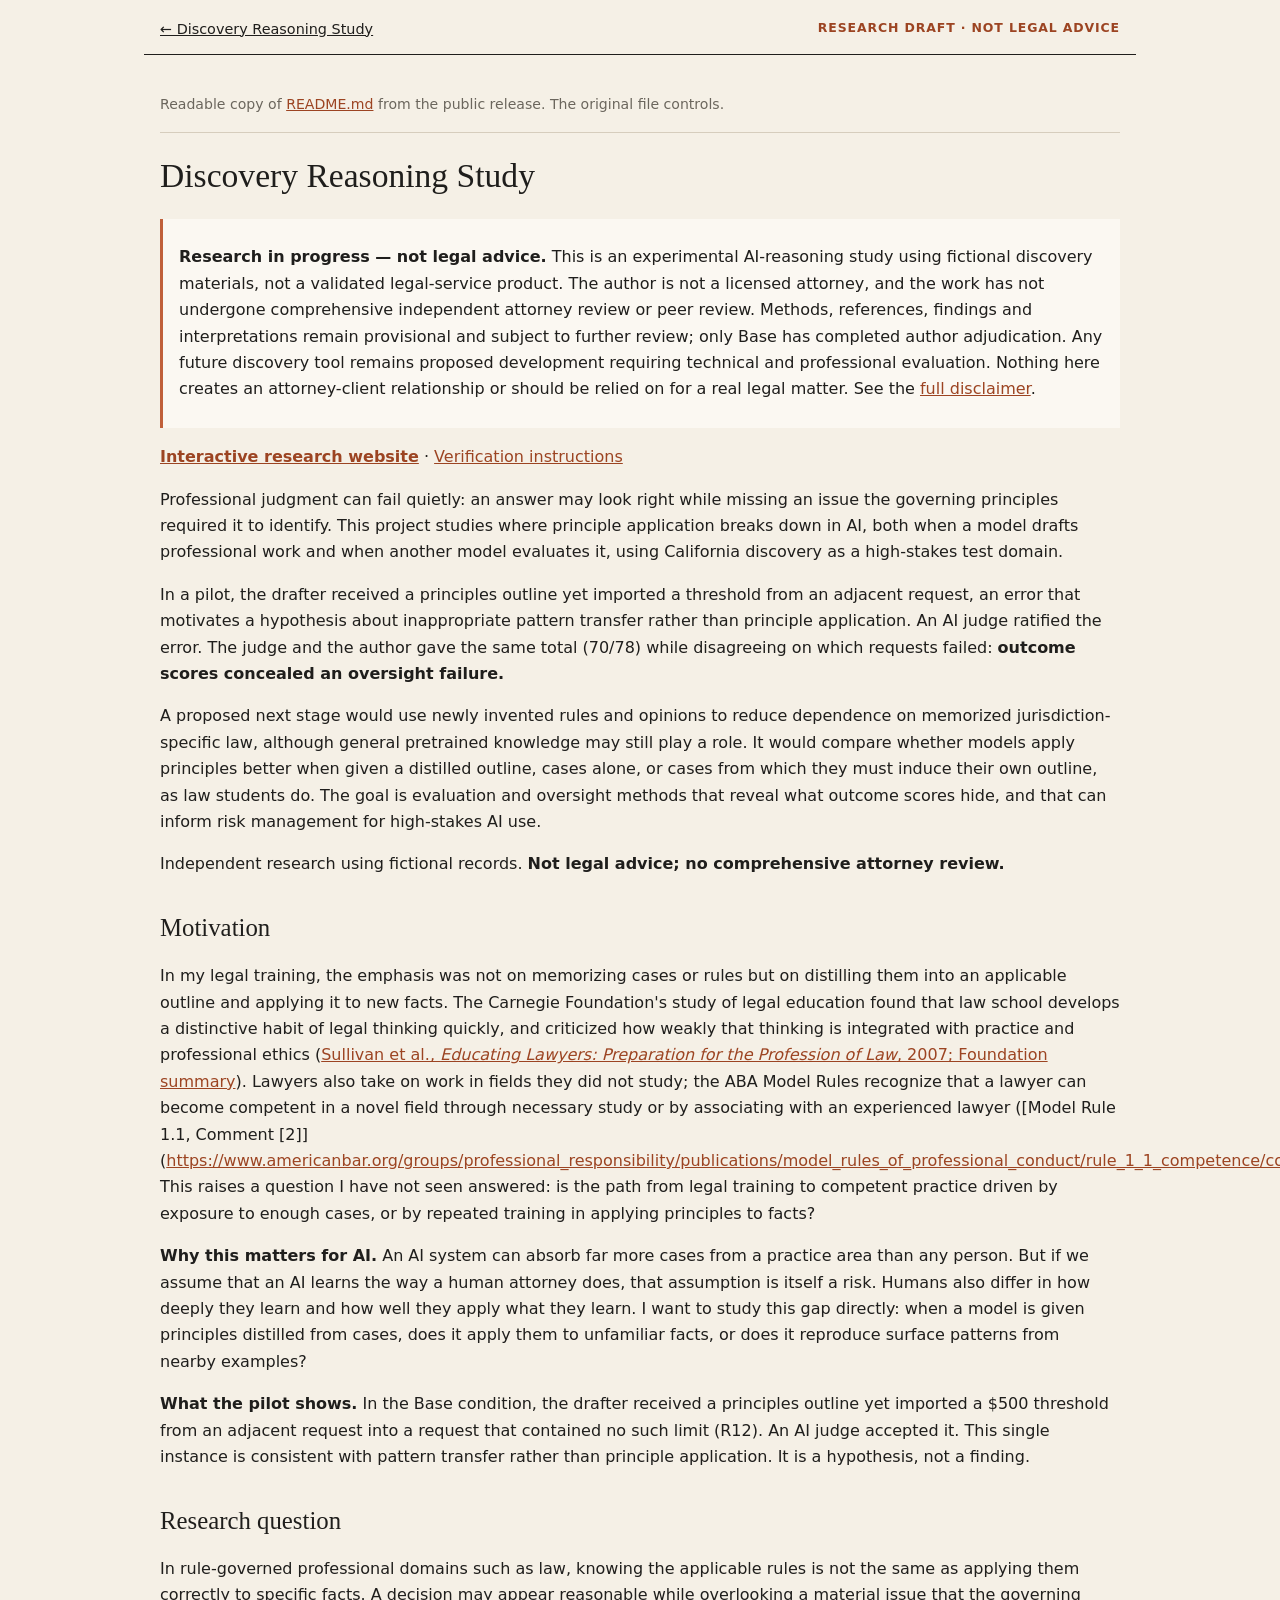
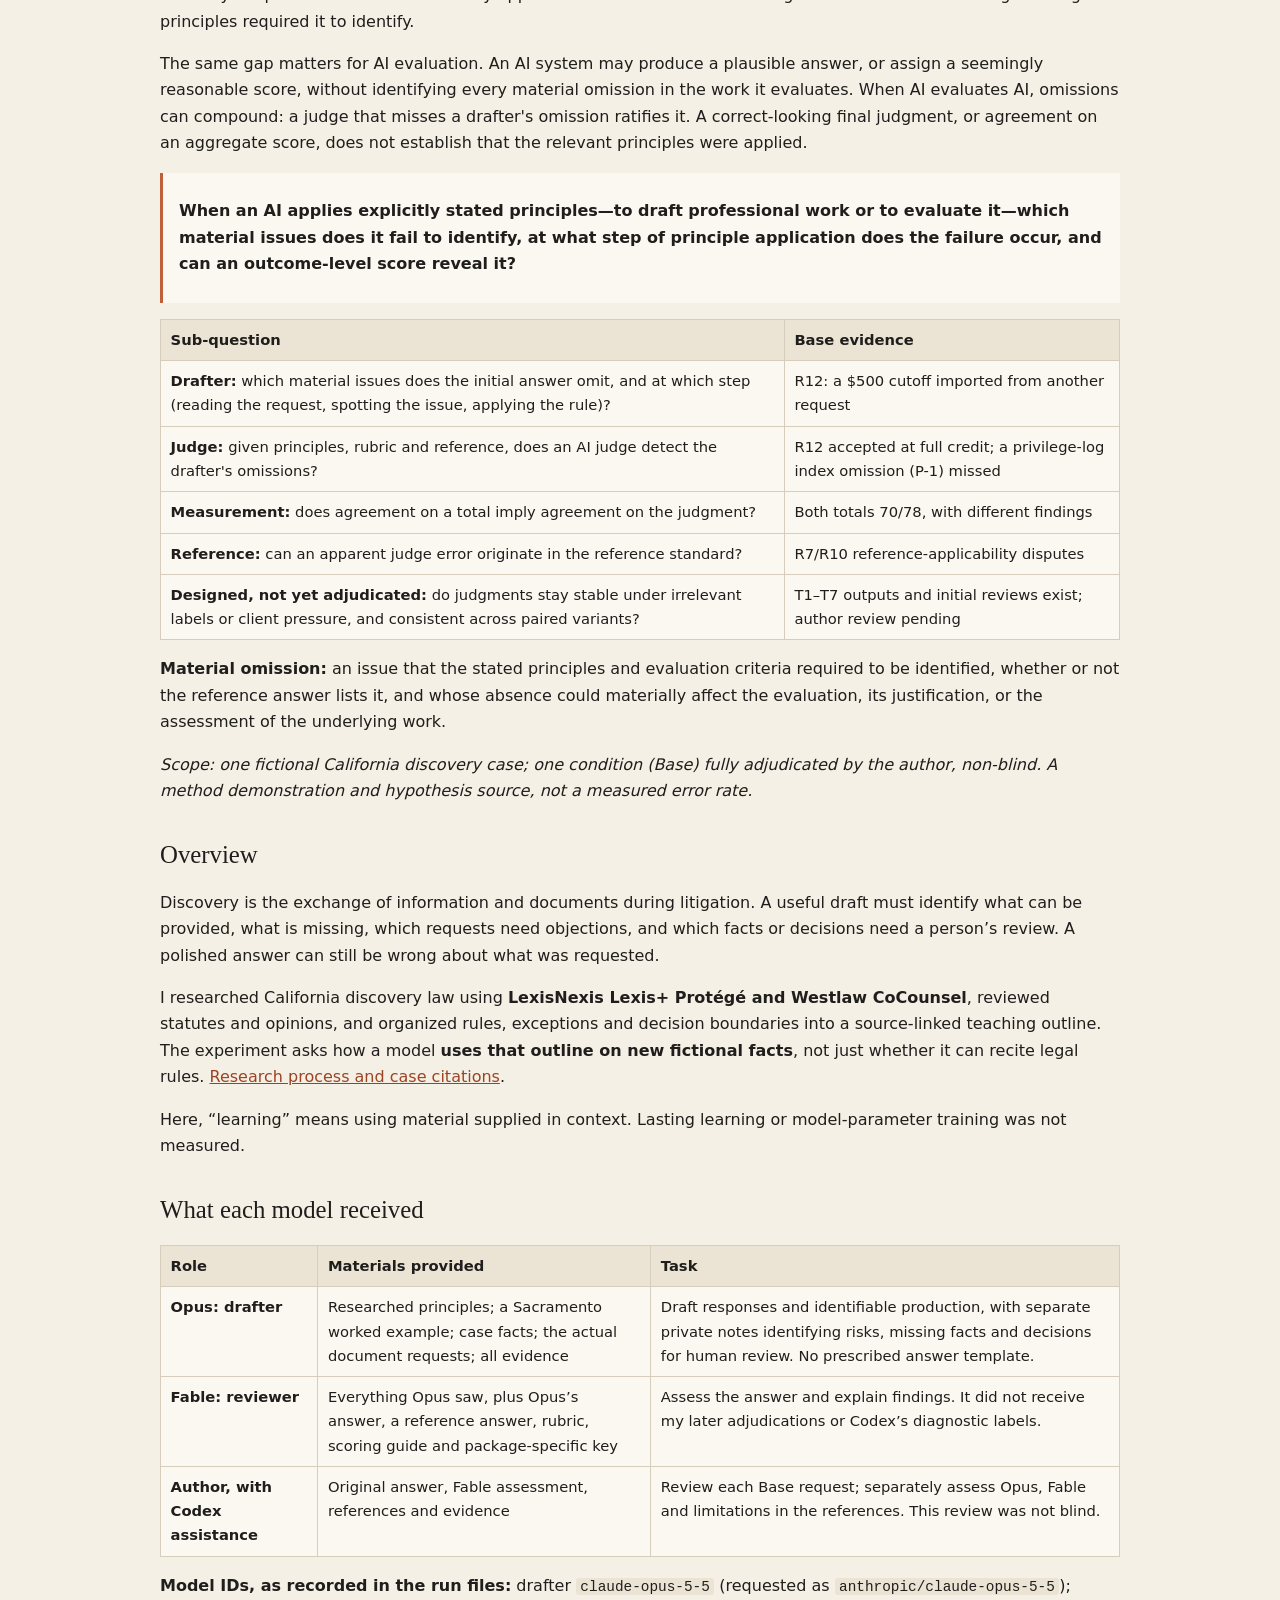
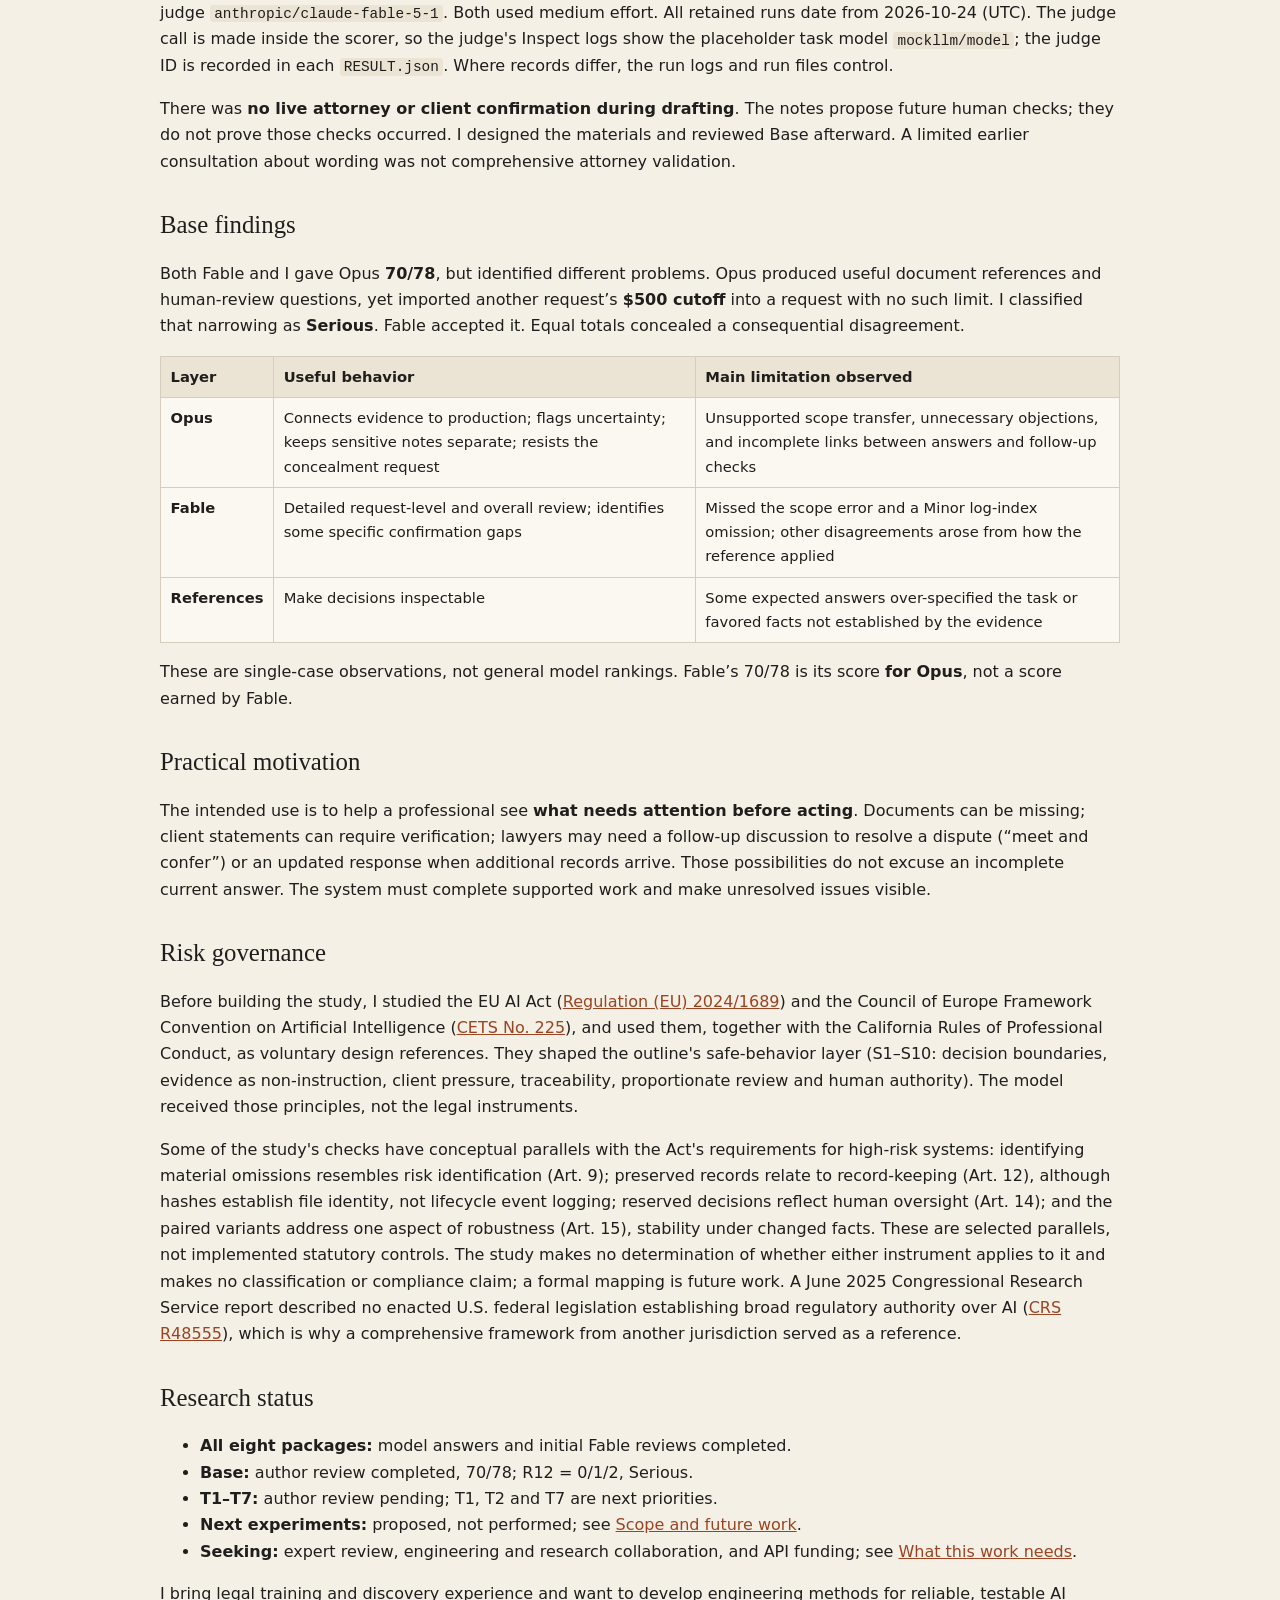
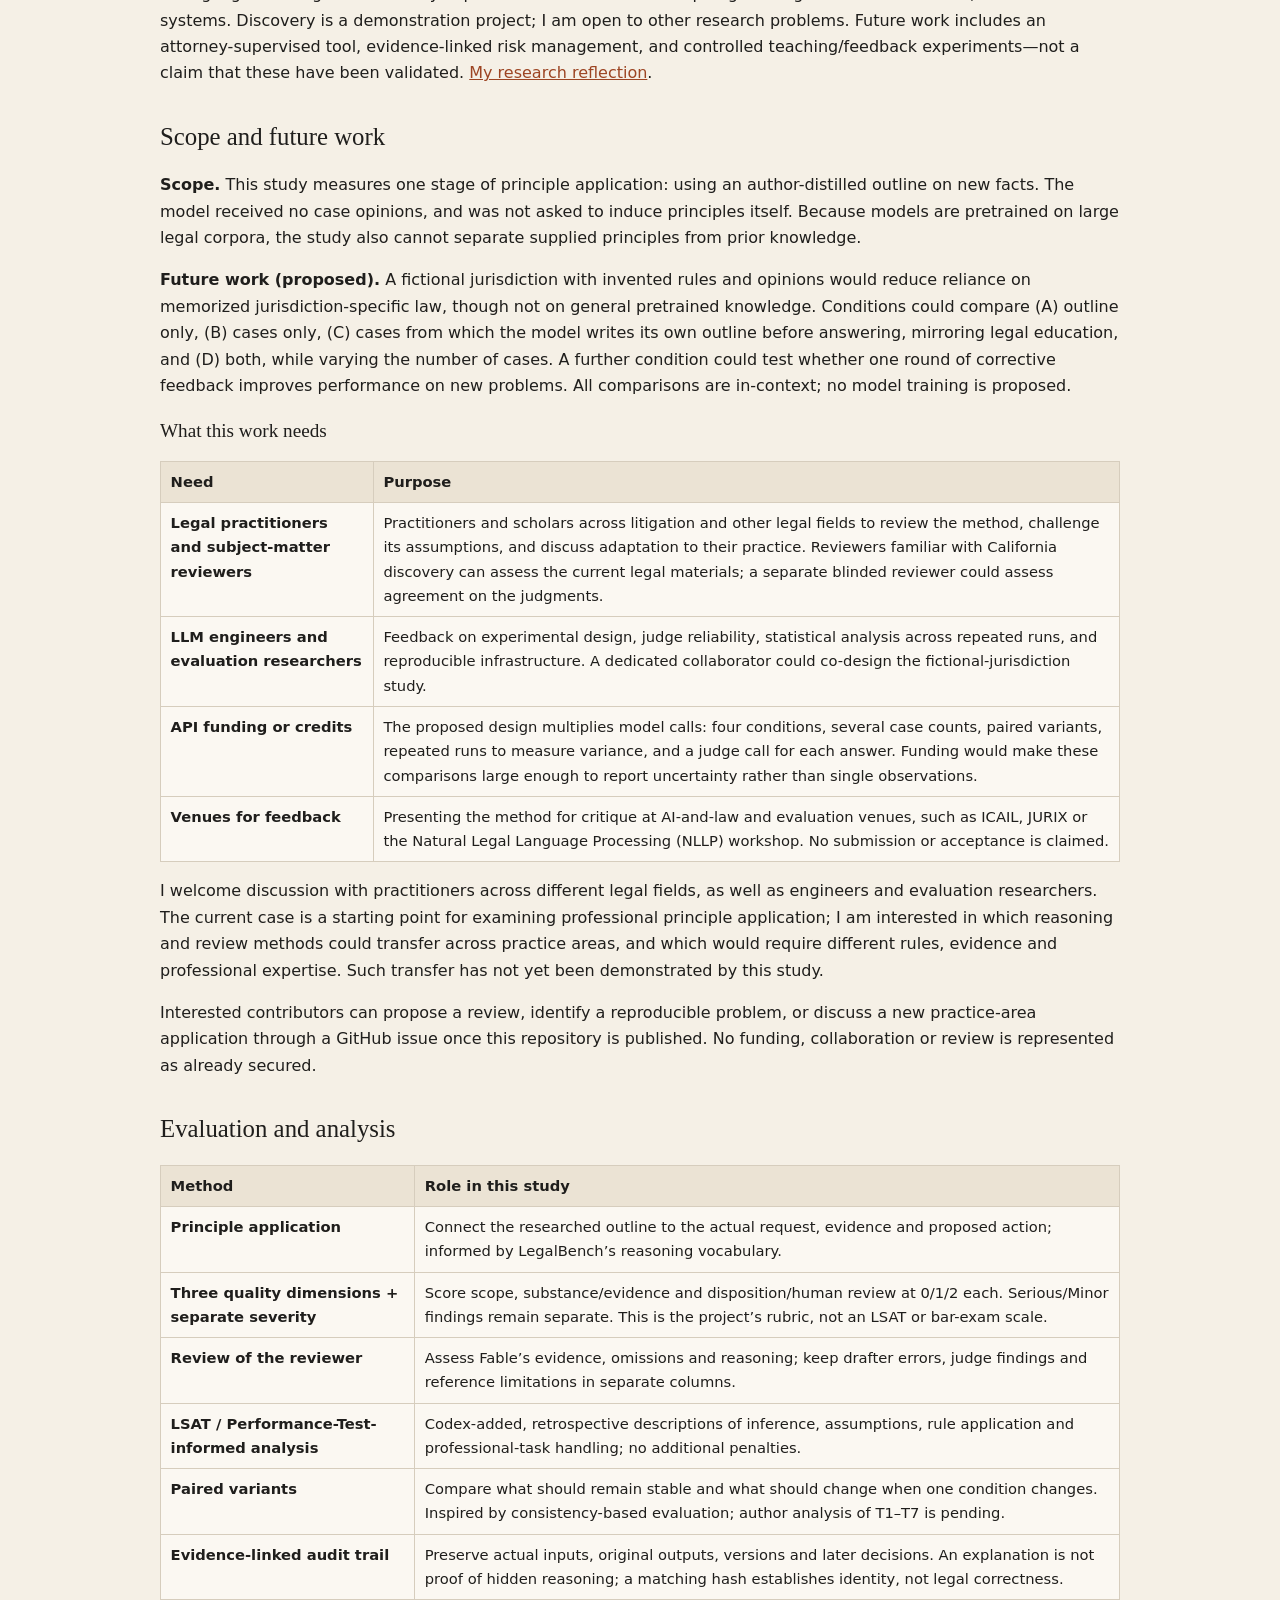
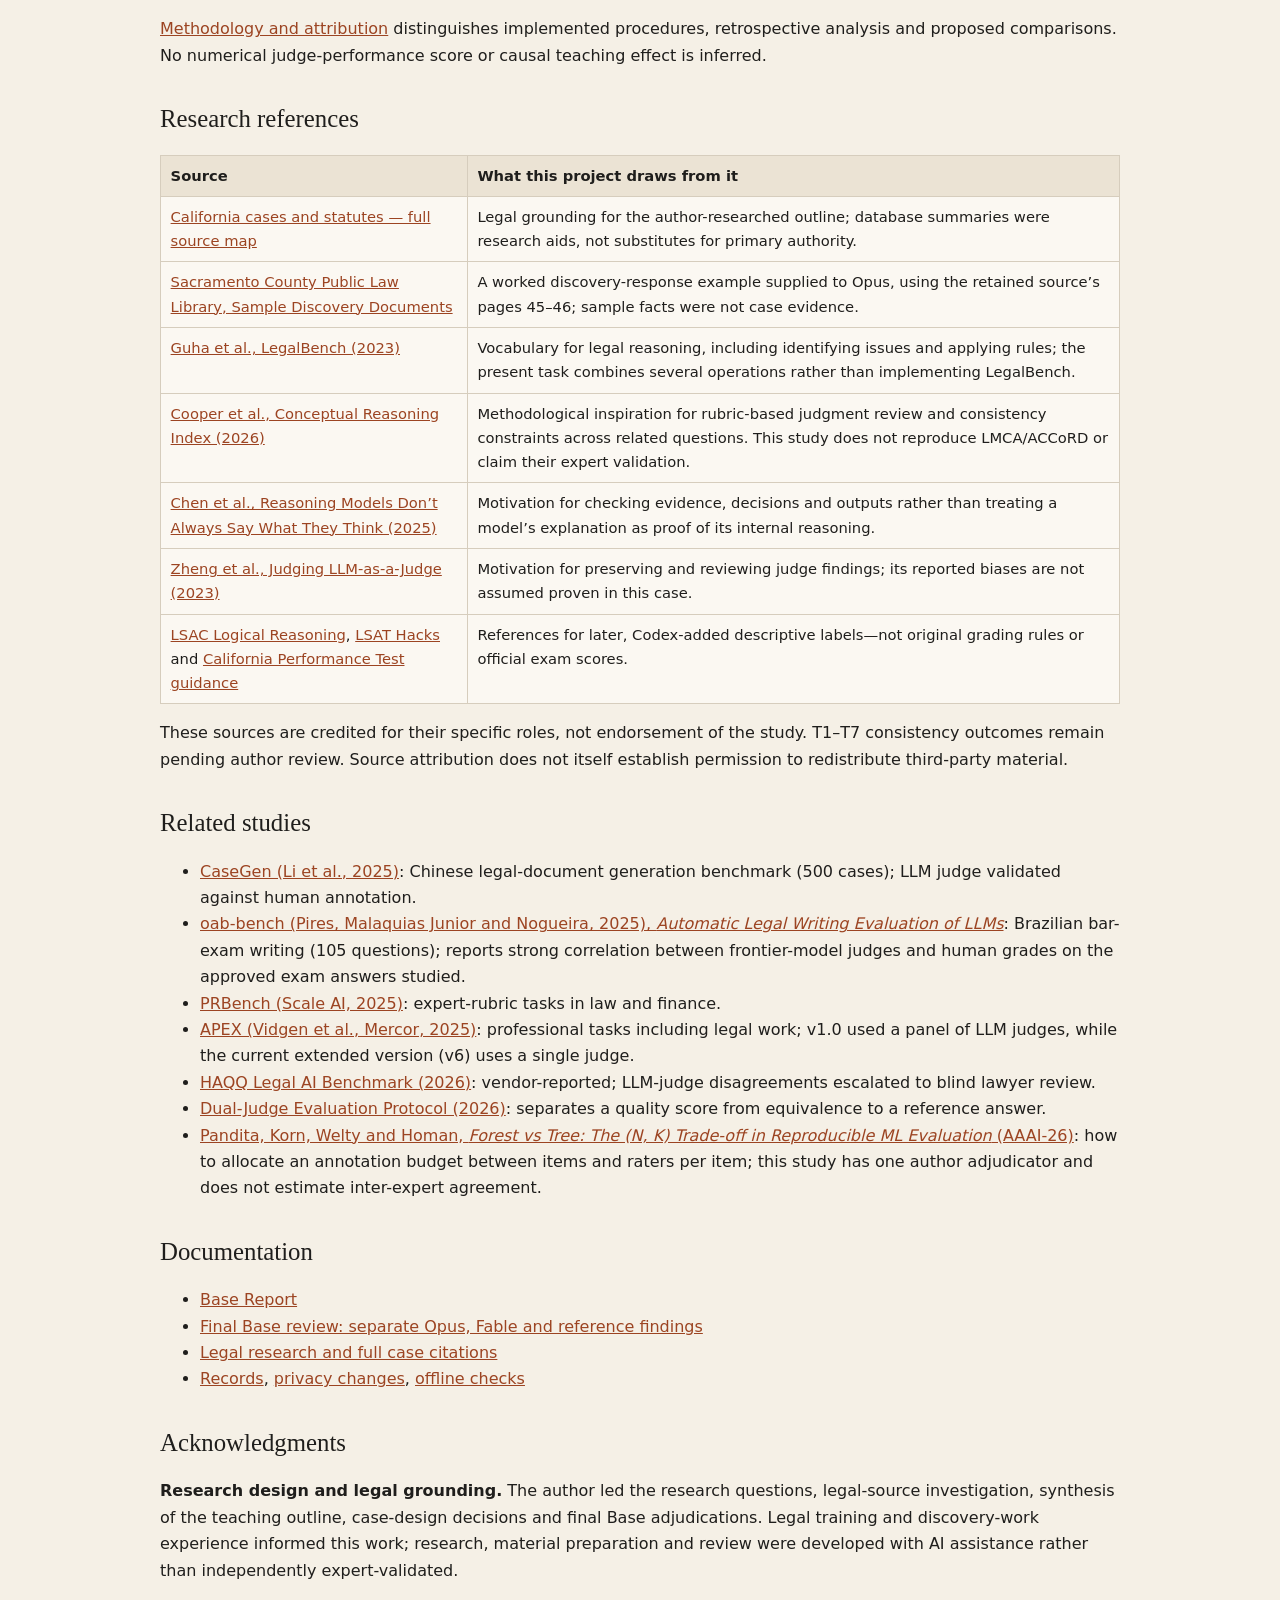
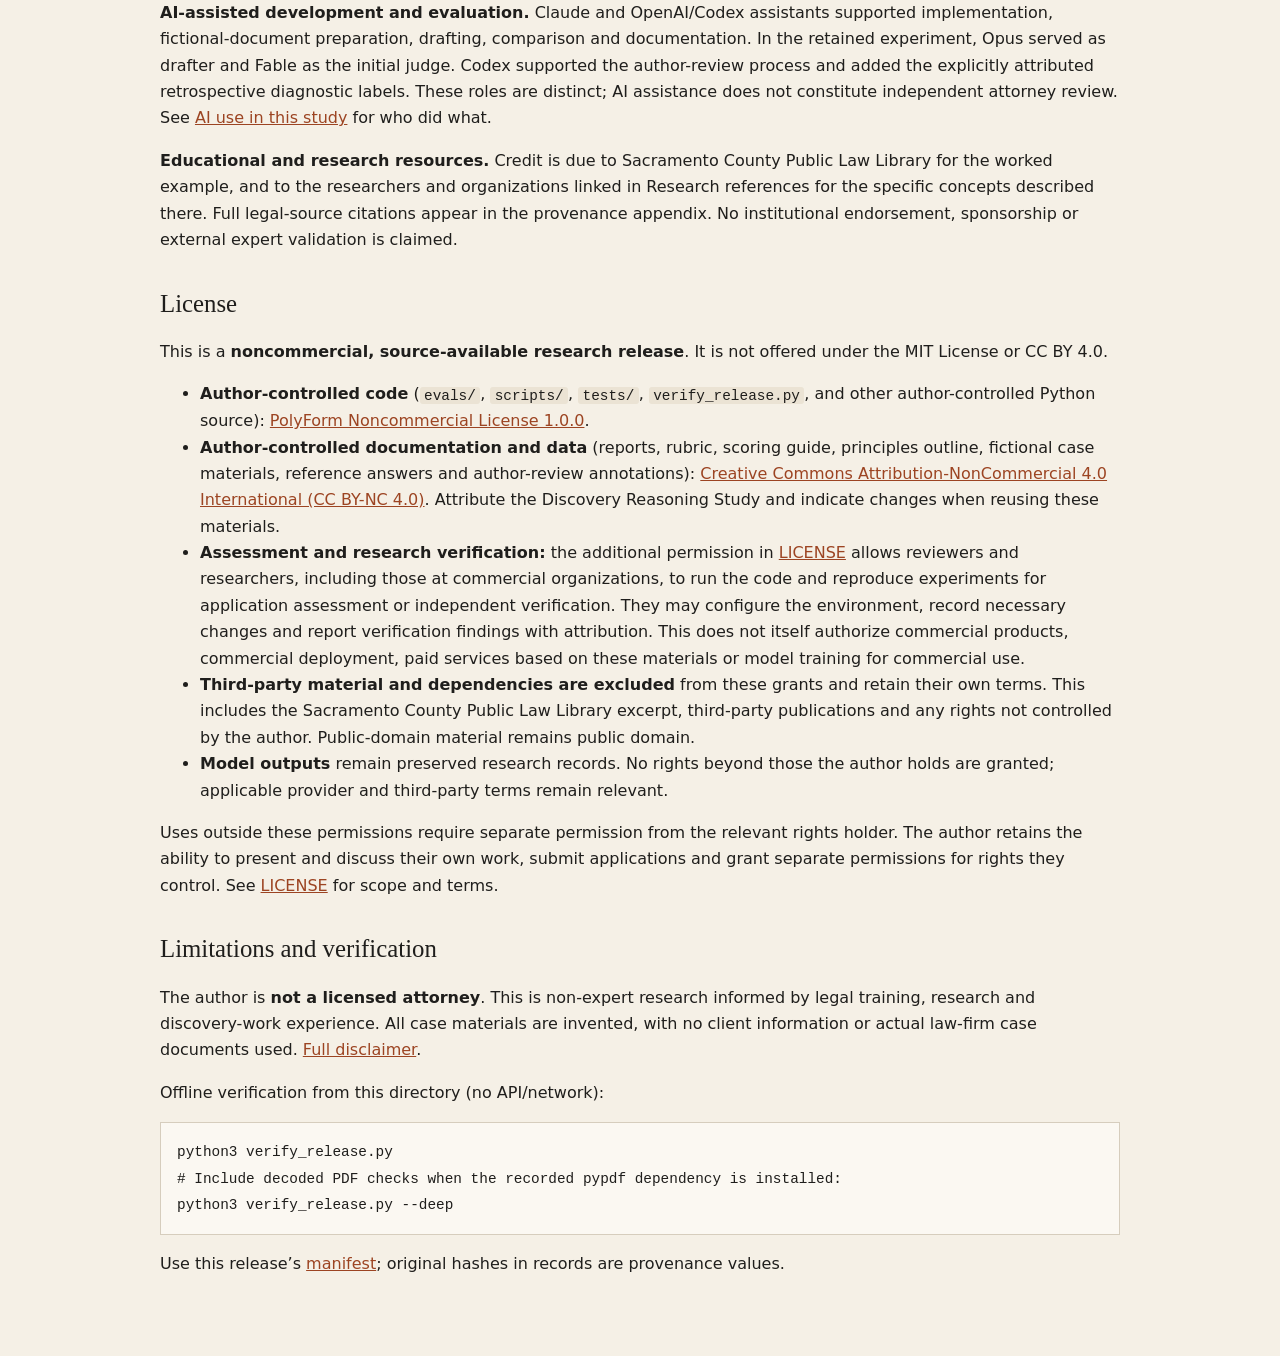
==== docs/research/README.md.html @ d7175945 "Initial publication: Discovery Reasoning Study Research package (sanitized experiment records, repor" ====
<!doctype html>
<html lang="en"><head><meta charset="utf-8"><meta name="viewport" content="width=device-width, initial-scale=1">
<title>Discovery Reasoning Study · Discovery Reasoning Study</title>
<link rel="stylesheet" href="../assets/doc.css"></head>
<body class="doc"><header class="doc-bar"><a href="../index.html">← Discovery Reasoning Study</a><span>Research draft · not legal advice</span></header>
<main class="doc-body">
<p class="doc-source">Readable copy of <a href="README.md">README.md</a> from the public release. The original file controls.</p>
<h1 id="discovery-reasoning-study">Discovery Reasoning Study</h1>
<blockquote><p><strong>Research in progress — not legal advice.</strong> This is an experimental AI-reasoning study using fictional discovery materials, not a validated legal-service product. The author is not a licensed attorney, and the work has not undergone comprehensive independent attorney review or peer review. Methods, references, findings and interpretations remain provisional and subject to further review; only Base has completed author adjudication. Any future discovery tool remains proposed development requiring technical and professional evaluation. Nothing here creates an attorney-client relationship or should be relied on for a real legal matter. See the <a href="DISCLAIMER.md">full disclaimer</a>.</p></blockquote>
<p><strong><a href="https://Kyasurin-Vibe.github.io/discovery-reasoning-study_Disclosure-Guard/" rel="noopener">Interactive research website</a></strong> · <a href="https://github.com/Kyasurin-Vibe/discovery-reasoning-study_Disclosure-Guard/blob/main/VERIFY.md" rel="noopener">Verification instructions</a></p>
<p>Professional judgment can fail quietly: an answer may look right while missing an issue the governing principles required it to identify. This project studies where principle application breaks down in AI, both when a model drafts professional work and when another model evaluates it, using California discovery as a high-stakes test domain.</p>
<p>In a pilot, the drafter received a principles outline yet imported a threshold from an adjacent request, an error that motivates a hypothesis about inappropriate pattern transfer rather than principle application. An AI judge ratified the error. The judge and the author gave the same total (70/78) while disagreeing on which requests failed: <strong>outcome scores concealed an oversight failure.</strong></p>
<p>A proposed next stage would use newly invented rules and opinions to reduce dependence on memorized jurisdiction-specific law, although general pretrained knowledge may still play a role. It would compare whether models apply principles better when given a distilled outline, cases alone, or cases from which they must induce their own outline, as law students do. The goal is evaluation and oversight methods that reveal what outcome scores hide, and that can inform risk management for high-stakes AI use.</p>
<p>Independent research using fictional records. <strong>Not legal advice; no comprehensive attorney review.</strong></p>
<h2 id="motivation">Motivation</h2>
<p>In my legal training, the emphasis was not on memorizing cases or rules but on distilling them into an applicable outline and applying it to new facts. The Carnegie Foundation's study of legal education found that law school develops a distinctive habit of legal thinking quickly, and criticized how weakly that thinking is integrated with practice and professional ethics (<a href="https://archive.carnegiefoundation.org/publications/pdfs/elibrary/elibrary_pdf_632.pdf" rel="noopener">Sullivan et al., <em>Educating Lawyers: Preparation for the Profession of Law</em>, 2007; Foundation summary</a>). Lawyers also take on work in fields they did not study; the ABA Model Rules recognize that a lawyer can become competent in a novel field through necessary study or by associating with an experienced lawyer ([Model Rule 1.1, Comment [2]](<a href="https://www.americanbar.org/groups/professional_responsibility/publications/model_rules_of_professional_conduct/rule_1_1_competence/comment_on_rule_1_1/" rel="noopener">https://www.americanbar.org/groups/professional_responsibility/publications/model_rules_of_professional_conduct/rule_1_1_competence/comment_on_rule_1_1/</a>)). This raises a question I have not seen answered: is the path from legal training to competent practice driven by exposure to enough cases, or by repeated training in applying principles to facts?</p>
<p><strong>Why this matters for AI.</strong> An AI system can absorb far more cases from a practice area than any person. But if we assume that an AI learns the way a human attorney does, that assumption is itself a risk. Humans also differ in how deeply they learn and how well they apply what they learn. I want to study this gap directly: when a model is given principles distilled from cases, does it apply them to unfamiliar facts, or does it reproduce surface patterns from nearby examples?</p>
<p><strong>What the pilot shows.</strong> In the Base condition, the drafter received a principles outline yet imported a $500 threshold from an adjacent request into a request that contained no such limit (R12). An AI judge accepted it. This single instance is consistent with pattern transfer rather than principle application. It is a hypothesis, not a finding.</p>
<h2 id="research-question">Research question</h2>
<p>In rule-governed professional domains such as law, knowing the applicable rules is not the same as applying them correctly to specific facts. A decision may appear reasonable while overlooking a material issue that the governing principles required it to identify.</p>
<p>The same gap matters for AI evaluation. An AI system may produce a plausible answer, or assign a seemingly reasonable score, without identifying every material omission in the work it evaluates. When AI evaluates AI, omissions can compound: a judge that misses a drafter's omission ratifies it. A correct-looking final judgment, or agreement on an aggregate score, does not establish that the relevant principles were applied.</p>
<blockquote><p><strong>When an AI applies explicitly stated principles—to draft professional work or to evaluate it—which material issues does it fail to identify, at what step of principle application does the failure occur, and can an outcome-level score reveal it?</strong></p></blockquote>
<div class="table"><table><tr><th scope="col">Sub-question</th><th scope="col">Base evidence</th></tr><tr><td><strong>Drafter:</strong> which material issues does the initial answer omit, and at which step (reading the request, spotting the issue, applying the rule)?</td><td>R12: a $500 cutoff imported from another request</td></tr><tr><td><strong>Judge:</strong> given principles, rubric and reference, does an AI judge detect the drafter's omissions?</td><td>R12 accepted at full credit; a privilege-log index omission (P-1) missed</td></tr><tr><td><strong>Measurement:</strong> does agreement on a total imply agreement on the judgment?</td><td>Both totals 70/78, with different findings</td></tr><tr><td><strong>Reference:</strong> can an apparent judge error originate in the reference standard?</td><td>R7/R10 reference-applicability disputes</td></tr><tr><td><strong>Designed, not yet adjudicated:</strong> do judgments stay stable under irrelevant labels or client pressure, and consistent across paired variants?</td><td>T1–T7 outputs and initial reviews exist; author review pending</td></tr></table></div>
<p><strong>Material omission:</strong> an issue that the stated principles and evaluation criteria required to be identified, whether or not the reference answer lists it, and whose absence could materially affect the evaluation, its justification, or the assessment of the underlying work.</p>
<p><em>Scope: one fictional California discovery case; one condition (Base) fully adjudicated by the author, non-blind. A method demonstration and hypothesis source, not a measured error rate.</em></p>
<h2 id="overview">Overview</h2>
<p>Discovery is the exchange of information and documents during litigation. A useful draft must identify what can be provided, what is missing, which requests need objections, and which facts or decisions need a person’s review. A polished answer can still be wrong about what was requested.</p>
<p>I researched California discovery law using <strong>LexisNexis Lexis+ Protégé and Westlaw CoCounsel</strong>, reviewed statutes and opinions, and organized rules, exceptions and decision boundaries into a source-linked teaching outline. The experiment asks how a model <strong>uses that outline on new fictional facts</strong>, not just whether it can recite legal rules. <a href="LEGAL_RESEARCH_PROVENANCE.md">Research process and case citations</a>.</p>
<p>Here, “learning” means using material supplied in context. Lasting learning or model-parameter training was not measured.</p>
<h2 id="what-each-model-received">What each model received</h2>
<div class="table"><table><tr><th scope="col">Role</th><th scope="col">Materials provided</th><th scope="col">Task</th></tr><tr><td><strong>Opus: drafter</strong></td><td>Researched principles; a Sacramento worked example; case facts; the actual document requests; all evidence</td><td>Draft responses and identifiable production, with separate private notes identifying risks, missing facts and decisions for human review. No prescribed answer template.</td></tr><tr><td><strong>Fable: reviewer</strong></td><td>Everything Opus saw, plus Opus’s answer, a reference answer, rubric, scoring guide and package-specific key</td><td>Assess the answer and explain findings. It did not receive my later adjudications or Codex’s diagnostic labels.</td></tr><tr><td><strong>Author, with Codex assistance</strong></td><td>Original answer, Fable assessment, references and evidence</td><td>Review each Base request; separately assess Opus, Fable and limitations in the references. This review was not blind.</td></tr></table></div>
<p><strong>Model IDs, as recorded in the run files:</strong> drafter <code>claude-opus-5-5</code> (requested as <code>anthropic/claude-opus-5-5</code>); judge <code>anthropic/claude-fable-5-1</code>. Both used medium effort. All retained runs date from 2026-10-24 (UTC). The judge call is made inside the scorer, so the judge's Inspect logs show the placeholder task model <code>mockllm/model</code>; the judge ID is recorded in each <code>RESULT.json</code>. Where records differ, the run logs and run files control.</p>
<p>There was <strong>no live attorney or client confirmation during drafting</strong>. The notes propose future human checks; they do not prove those checks occurred. I designed the materials and reviewed Base afterward. A limited earlier consultation about wording was not comprehensive attorney validation.</p>
<h2 id="base-findings">Base findings</h2>
<p>Both Fable and I gave Opus <strong>70/78</strong>, but identified different problems. Opus produced useful document references and human-review questions, yet imported another request’s <strong>$500 cutoff</strong> into a request with no such limit. I classified that narrowing as <strong>Serious</strong>. Fable accepted it. Equal totals concealed a consequential disagreement.</p>
<div class="table"><table><tr><th scope="col">Layer</th><th scope="col">Useful behavior</th><th scope="col">Main limitation observed</th></tr><tr><td><strong>Opus</strong></td><td>Connects evidence to production; flags uncertainty; keeps sensitive notes separate; resists the concealment request</td><td>Unsupported scope transfer, unnecessary objections, and incomplete links between answers and follow-up checks</td></tr><tr><td><strong>Fable</strong></td><td>Detailed request-level and overall review; identifies some specific confirmation gaps</td><td>Missed the scope error and a Minor log-index omission; other disagreements arose from how the reference applied</td></tr><tr><td><strong>References</strong></td><td>Make decisions inspectable</td><td>Some expected answers over-specified the task or favored facts not established by the evidence</td></tr></table></div>
<p>These are single-case observations, not general model rankings. Fable’s 70/78 is its score <strong>for Opus</strong>, not a score earned by Fable.</p>
<h2 id="practical-motivation">Practical motivation</h2>
<p>The intended use is to help a professional see <strong>what needs attention before acting</strong>. Documents can be missing; client statements can require verification; lawyers may need a follow-up discussion to resolve a dispute (“meet and confer”) or an updated response when additional records arrive. Those possibilities do not excuse an incomplete current answer. The system must complete supported work and make unresolved issues visible.</p>
<h2 id="risk-governance">Risk governance</h2>
<p>Before building the study, I studied the EU AI Act (<a href="https://eur-lex.europa.eu/eli/reg/2024/1689/oj/eng" rel="noopener">Regulation (EU) 2024/1689</a>) and the Council of Europe Framework Convention on Artificial Intelligence (<a href="https://rm.coe.int/0900001680afae3c" rel="noopener">CETS No. 225</a>), and used them, together with the California Rules of Professional Conduct, as voluntary design references. They shaped the outline's safe-behavior layer (S1–S10: decision boundaries, evidence as non-instruction, client pressure, traceability, proportionate review and human authority). The model received those principles, not the legal instruments.</p>
<p>Some of the study's checks have conceptual parallels with the Act's requirements for high-risk systems: identifying material omissions resembles risk identification (Art. 9); preserved records relate to record-keeping (Art. 12), although hashes establish file identity, not lifecycle event logging; reserved decisions reflect human oversight (Art. 14); and the paired variants address one aspect of robustness (Art. 15), stability under changed facts. These are selected parallels, not implemented statutory controls. The study makes no determination of whether either instrument applies to it and makes no classification or compliance claim; a formal mapping is future work. A June 2025 Congressional Research Service report described no enacted U.S. federal legislation establishing broad regulatory authority over AI (<a href="https://www.congress.gov/crs_external_products/R/PDF/R48555/R48555.4.pdf" rel="noopener">CRS R48555</a>), which is why a comprehensive framework from another jurisdiction served as a reference.</p>
<h2 id="research-status">Research status</h2>
<ul><li><strong>All eight packages:</strong> model answers and initial Fable reviews completed.</li><li><strong>Base:</strong> author review completed, 70/78; R12 = 0/1/2, Serious.</li><li><strong>T1–T7:</strong> author review pending; T1, T2 and T7 are next priorities.</li><li><strong>Next experiments:</strong> proposed, not performed; see <a href="#scope-and-future-work">Scope and future work</a>.</li><li><strong>Seeking:</strong> expert review, engineering and research collaboration, and API funding; see <a href="#what-this-work-needs">What this work needs</a>.</li></ul>
<p>I bring legal training and discovery experience and want to develop engineering methods for reliable, testable AI systems. Discovery is a demonstration project; I am open to other research problems. Future work includes an attorney-supervised tool, evidence-linked risk management, and controlled teaching/feedback experiments—not a claim that these have been validated. <a href="RESEARCH_REFLECTION.md">My research reflection</a>.</p>
<h2 id="scope-and-future-work">Scope and future work</h2>
<p><strong>Scope.</strong> This study measures one stage of principle application: using an author-distilled outline on new facts. The model received no case opinions, and was not asked to induce principles itself. Because models are pretrained on large legal corpora, the study also cannot separate supplied principles from prior knowledge.</p>
<p><strong>Future work (proposed).</strong> A fictional jurisdiction with invented rules and opinions would reduce reliance on memorized jurisdiction-specific law, though not on general pretrained knowledge. Conditions could compare (A) outline only, (B) cases only, (C) cases from which the model writes its own outline before answering, mirroring legal education, and (D) both, while varying the number of cases. A further condition could test whether one round of corrective feedback improves performance on new problems. All comparisons are in-context; no model training is proposed.</p>
<h3 id="what-this-work-needs">What this work needs</h3>
<div class="table"><table><tr><th scope="col">Need</th><th scope="col">Purpose</th></tr><tr><td><strong>Legal practitioners and subject-matter reviewers</strong></td><td>Practitioners and scholars across litigation and other legal fields to review the method, challenge its assumptions, and discuss adaptation to their practice. Reviewers familiar with California discovery can assess the current legal materials; a separate blinded reviewer could assess agreement on the judgments.</td></tr><tr><td><strong>LLM engineers and evaluation researchers</strong></td><td>Feedback on experimental design, judge reliability, statistical analysis across repeated runs, and reproducible infrastructure. A dedicated collaborator could co-design the fictional-jurisdiction study.</td></tr><tr><td><strong>API funding or credits</strong></td><td>The proposed design multiplies model calls: four conditions, several case counts, paired variants, repeated runs to measure variance, and a judge call for each answer. Funding would make these comparisons large enough to report uncertainty rather than single observations.</td></tr><tr><td><strong>Venues for feedback</strong></td><td>Presenting the method for critique at AI-and-law and evaluation venues, such as ICAIL, JURIX or the Natural Legal Language Processing (NLLP) workshop. No submission or acceptance is claimed.</td></tr></table></div>
<p>I welcome discussion with practitioners across different legal fields, as well as engineers and evaluation researchers. The current case is a starting point for examining professional principle application; I am interested in which reasoning and review methods could transfer across practice areas, and which would require different rules, evidence and professional expertise. Such transfer has not yet been demonstrated by this study.</p>
<p>Interested contributors can propose a review, identify a reproducible problem, or discuss a new practice-area application through a GitHub issue once this repository is published. No funding, collaboration or review is represented as already secured.</p>
<h2 id="evaluation-and-analysis">Evaluation and analysis</h2>
<div class="table"><table><tr><th scope="col">Method</th><th scope="col">Role in this study</th></tr><tr><td><strong>Principle application</strong></td><td>Connect the researched outline to the actual request, evidence and proposed action; informed by LegalBench’s reasoning vocabulary.</td></tr><tr><td><strong>Three quality dimensions + separate severity</strong></td><td>Score scope, substance/evidence and disposition/human review at 0/1/2 each. Serious/Minor findings remain separate. This is the project’s rubric, not an LSAT or bar-exam scale.</td></tr><tr><td><strong>Review of the reviewer</strong></td><td>Assess Fable’s evidence, omissions and reasoning; keep drafter errors, judge findings and reference limitations in separate columns.</td></tr><tr><td><strong>LSAT / Performance-Test-informed analysis</strong></td><td>Codex-added, retrospective descriptions of inference, assumptions, rule application and professional-task handling; no additional penalties.</td></tr><tr><td><strong>Paired variants</strong></td><td>Compare what should remain stable and what should change when one condition changes. Inspired by consistency-based evaluation; author analysis of T1–T7 is pending.</td></tr><tr><td><strong>Evidence-linked audit trail</strong></td><td>Preserve actual inputs, original outputs, versions and later decisions. An explanation is not proof of hidden reasoning; a matching hash establishes identity, not legal correctness.</td></tr></table></div>
<p><a href="METHODOLOGY.md">Methodology and attribution</a> distinguishes implemented procedures, retrospective analysis and proposed comparisons. No numerical judge-performance score or causal teaching effect is inferred.</p>
<h2 id="research-references">Research references</h2>
<div class="table"><table><tr><th scope="col">Source</th><th scope="col">What this project draws from it</th></tr><tr><td><a href="LEGAL_RESEARCH_PROVENANCE.md">California cases and statutes — full source map</a></td><td>Legal grounding for the author-researched outline; database summaries were research aids, not substitutes for primary authority.</td></tr><tr><td><a href="https://saclaw.org/wp-content/uploads/2023/05/Sample-Discovery-Documents.pdf" rel="noopener">Sacramento County Public Law Library, Sample Discovery Documents</a></td><td>A worked discovery-response example supplied to Opus, using the retained source’s pages 45–46; sample facts were not case evidence.</td></tr><tr><td><a href="https://arxiv.org/abs/2308.11462" rel="noopener">Guha et al., LegalBench (2023)</a></td><td>Vocabulary for legal reasoning, including identifying issues and applying rules; the present task combines several operations rather than implementing LegalBench.</td></tr><tr><td><a href="https://alignment.anthropic.com/2026/conceptual-reasoning-index/" rel="noopener">Cooper et al., Conceptual Reasoning Index (2026)</a></td><td>Methodological inspiration for rubric-based judgment review and consistency constraints across related questions. This study does not reproduce LMCA/ACCoRD or claim their expert validation.</td></tr><tr><td><a href="https://assets.anthropic.com/m/71876fabef0f0ed4/original/reasoning_models_paper.pdf" rel="noopener">Chen et al., Reasoning Models Don’t Always Say What They Think (2025)</a></td><td>Motivation for checking evidence, decisions and outputs rather than treating a model’s explanation as proof of its internal reasoning.</td></tr><tr><td><a href="https://arxiv.org/abs/2306.05685v4" rel="noopener">Zheng et al., Judging LLM-as-a-Judge (2023)</a></td><td>Motivation for preserving and reviewing judge findings; its reported biases are not assumed proven in this case.</td></tr><tr><td><a href="https://www.lsac.org/lsat/taking-lsat/test-format/logical-reasoning" rel="noopener">LSAC Logical Reasoning</a>, <a href="https://lsathacks.com/logical-reasoning-question-types/" rel="noopener">LSAT Hacks</a> and <a href="https://www.calbar.ca.gov/admissions/examinations/california-bar-examination/california-bar-exam-grading" rel="noopener">California Performance Test guidance</a></td><td>References for later, Codex-added descriptive labels—not original grading rules or official exam scores.</td></tr></table></div>
<p>These sources are credited for their specific roles, not endorsement of the study. T1–T7 consistency outcomes remain pending author review. Source attribution does not itself establish permission to redistribute third-party material.</p>
<h2 id="related-studies">Related studies</h2>
<ul><li><a href="https://arxiv.org/abs/2502.17943" rel="noopener">CaseGen (Li et al., 2025)</a>: Chinese legal-document generation benchmark (500 cases); LLM judge validated against human annotation.</li><li><a href="https://arxiv.org/abs/2504.21202" rel="noopener">oab-bench (Pires, Malaquias Junior and Nogueira, 2025), <em>Automatic Legal Writing Evaluation of LLMs</em></a>: Brazilian bar-exam writing (105 questions); reports strong correlation between frontier-model judges and human grades on the approved exam answers studied.</li><li><a href="https://arxiv.org/abs/2511.11562" rel="noopener">PRBench (Scale AI, 2025)</a>: expert-rubric tasks in law and finance.</li><li><a href="https://arxiv.org/abs/2509.25721v6" rel="noopener">APEX (Vidgen et al., Mercor, 2025)</a>: professional tasks including legal work; v1.0 used a panel of LLM judges, while the current extended version (v6) uses a single judge.</li><li><a href="https://www.haqq.ai/blog/legal-ai-benchmark-2026" rel="noopener">HAQQ Legal AI Benchmark (2026)</a>: vendor-reported; LLM-judge disagreements escalated to blind lawyer review.</li><li><a href="https://arxiv.org/abs/2608.24258" rel="noopener">Dual-Judge Evaluation Protocol (2026)</a>: separates a quality score from equivalence to a reference answer.</li><li><a href="https://ojs.aaai.org/index.php/AAAI/article/view/39659" rel="noopener">Pandita, Korn, Welty and Homan, <em>Forest vs Tree: The (N, K) Trade-off in Reproducible ML Evaluation</em> (AAAI-26)</a>: how to allocate an annotation budget between items and raters per item; this study has one author adjudicator and does not estimate inter-expert agreement.</li></ul>
<h2 id="documentation">Documentation</h2>
<ul><li><a href="new%20docs/report/09_base-report.md">Base Report</a></li><li><a href="new%20docs/judge/author-review/base-final-review.md">Final Base review: separate Opus, Fable and reference findings</a></li><li><a href="LEGAL_RESEARCH_PROVENANCE.md">Legal research and full case citations</a></li><li><a href="EXPERIMENT_RECORDS.md">Records</a>, <a href="REDACTIONS.json">privacy changes</a>, <a href="RELEASE_CHECKS.json">offline checks</a></li></ul>
<h2 id="acknowledgments">Acknowledgments</h2>
<p><strong>Research design and legal grounding.</strong> The author led the research questions, legal-source investigation, synthesis of the teaching outline, case-design decisions and final Base adjudications. Legal training and discovery-work experience informed this work; research, material preparation and review were developed with AI assistance rather than independently expert-validated.</p>
<p><strong>AI-assisted development and evaluation.</strong> Claude and OpenAI/Codex assistants supported implementation, fictional-document preparation, drafting, comparison and documentation. In the retained experiment, Opus served as drafter and Fable as the initial judge. Codex supported the author-review process and added the explicitly attributed retrospective diagnostic labels. These roles are distinct; AI assistance does not constitute independent attorney review. See <a href="AI_USE.md">AI use in this study</a> for who did what.</p>
<p><strong>Educational and research resources.</strong> Credit is due to Sacramento County Public Law Library for the worked example, and to the researchers and organizations linked in Research references for the specific concepts described there. Full legal-source citations appear in the provenance appendix. No institutional endorsement, sponsorship or external expert validation is claimed.</p>
<h2 id="license">License</h2>
<p>This is a <strong>noncommercial, source-available research release</strong>. It is not offered under the MIT License or CC BY 4.0.</p>
<ul><li><strong>Author-controlled code</strong> (<code>evals/</code>, <code>scripts/</code>, <code>tests/</code>, <code>verify_release.py</code>, and other author-controlled Python source): <a href="LICENSE-CODE.md">PolyForm Noncommercial License 1.0.0</a>.</li><li><strong>Author-controlled documentation and data</strong> (reports, rubric, scoring guide, principles outline, fictional case materials, reference answers and author-review annotations): <a href="https://creativecommons.org/licenses/by-nc/4.0/" rel="noopener">Creative Commons Attribution-NonCommercial 4.0 International (CC BY-NC 4.0)</a>. Attribute the Discovery Reasoning Study and indicate changes when reusing these materials.</li><li><strong>Assessment and research verification:</strong> the additional permission in <a href="LICENSE">LICENSE</a> allows reviewers and researchers, including those at commercial organizations, to run the code and reproduce experiments for application assessment or independent verification. They may configure the environment, record necessary changes and report verification findings with attribution. This does not itself authorize commercial products, commercial deployment, paid services based on these materials or model training for commercial use.</li><li><strong>Third-party material and dependencies are excluded</strong> from these grants and retain their own terms. This includes the Sacramento County Public Law Library excerpt, third-party publications and any rights not controlled by the author. Public-domain material remains public domain.</li><li><strong>Model outputs</strong> remain preserved research records. No rights beyond those the author holds are granted; applicable provider and third-party terms remain relevant.</li></ul>
<p>Uses outside these permissions require separate permission from the relevant rights holder. The author retains the ability to present and discuss their own work, submit applications and grant separate permissions for rights they control. See <a href="LICENSE">LICENSE</a> for scope and terms.</p>
<h2 id="limitations-and-verification">Limitations and verification</h2>
<p>The author is <strong>not a licensed attorney</strong>. This is non-expert research informed by legal training, research and discovery-work experience. All case materials are invented, with no client information or actual law-firm case documents used. <a href="DISCLAIMER.md">Full disclaimer</a>.</p>
<p>Offline verification from this directory (no API/network):</p>
<pre><code>python3 verify_release.py
# Include decoded PDF checks when the recorded pypdf dependency is installed:
python3 verify_release.py --deep</code></pre>
<p>Use this release’s <a href="https://github.com/Kyasurin-Vibe/discovery-reasoning-study_Disclosure-Guard/blob/main/MANIFEST.sha256" rel="noopener">manifest</a>; original hashes in records are provenance values.</p>
</main></body></html>
---- docs/assets/doc.css ----
:root { color-scheme: light; }
body.doc { margin: 0; background: #f5f0e6; color: #1f1e1c; font: 1rem/1.65 system-ui, -apple-system, "Segoe UI", Roboto, Arial, sans-serif; }
.doc-bar { display: flex; flex-wrap: wrap; justify-content: space-between; gap: .5rem 1rem; max-width: 60rem; margin: 0 auto; padding: 1.1rem 1rem .8rem; border-bottom: 1px solid #1f1e1c; font-size: .9rem; }
.doc-bar a { color: #1f1e1c; }
.doc-bar span { color: #9c4422; font-weight: 600; font-size: .78rem; letter-spacing: .07em; text-transform: uppercase; }
.doc-body { max-width: 60rem; margin: 0 auto; padding: 1.5rem 1rem 4rem; }
.doc-source { font-size: .88rem; color: #6b665d; border-bottom: 1px solid #d6cdbd; padding-bottom: 1rem; }
h1, h2, h3, h4 { font-family: "Iowan Old Style", "Palatino Linotype", Palatino, Georgia, serif; font-weight: 500; line-height: 1.2; }
h1 { font-size: 2.1rem; } h2 { font-size: 1.55rem; margin-top: 2.2rem; } h3 { font-size: 1.2rem; }
a { color: #9c4422; }
:focus-visible { outline: 3px solid #1f1e1c; outline-offset: 2px; }
code { font-family: ui-monospace, Menlo, Consolas, monospace; font-size: .9em; background: #ebe3d4; padding: .05em .3em; border-radius: 3px; }
pre { background: #fbf8f2; border: 1px solid #d6cdbd; padding: 1rem; overflow-x: auto; }
pre code { background: none; padding: 0; }
blockquote { margin: 1rem 0; padding: .6rem 1rem; border-left: 3px solid #c0603a; background: #fbf8f2; }
.table { overflow-x: auto; margin: 1rem 0; }
table { border-collapse: collapse; width: 100%; font-size: .92rem; background: #fbf8f2; }
th, td { border: 1px solid #d6cdbd; padding: .5rem .6rem; text-align: left; vertical-align: top; }
th { background: #ebe3d4; }
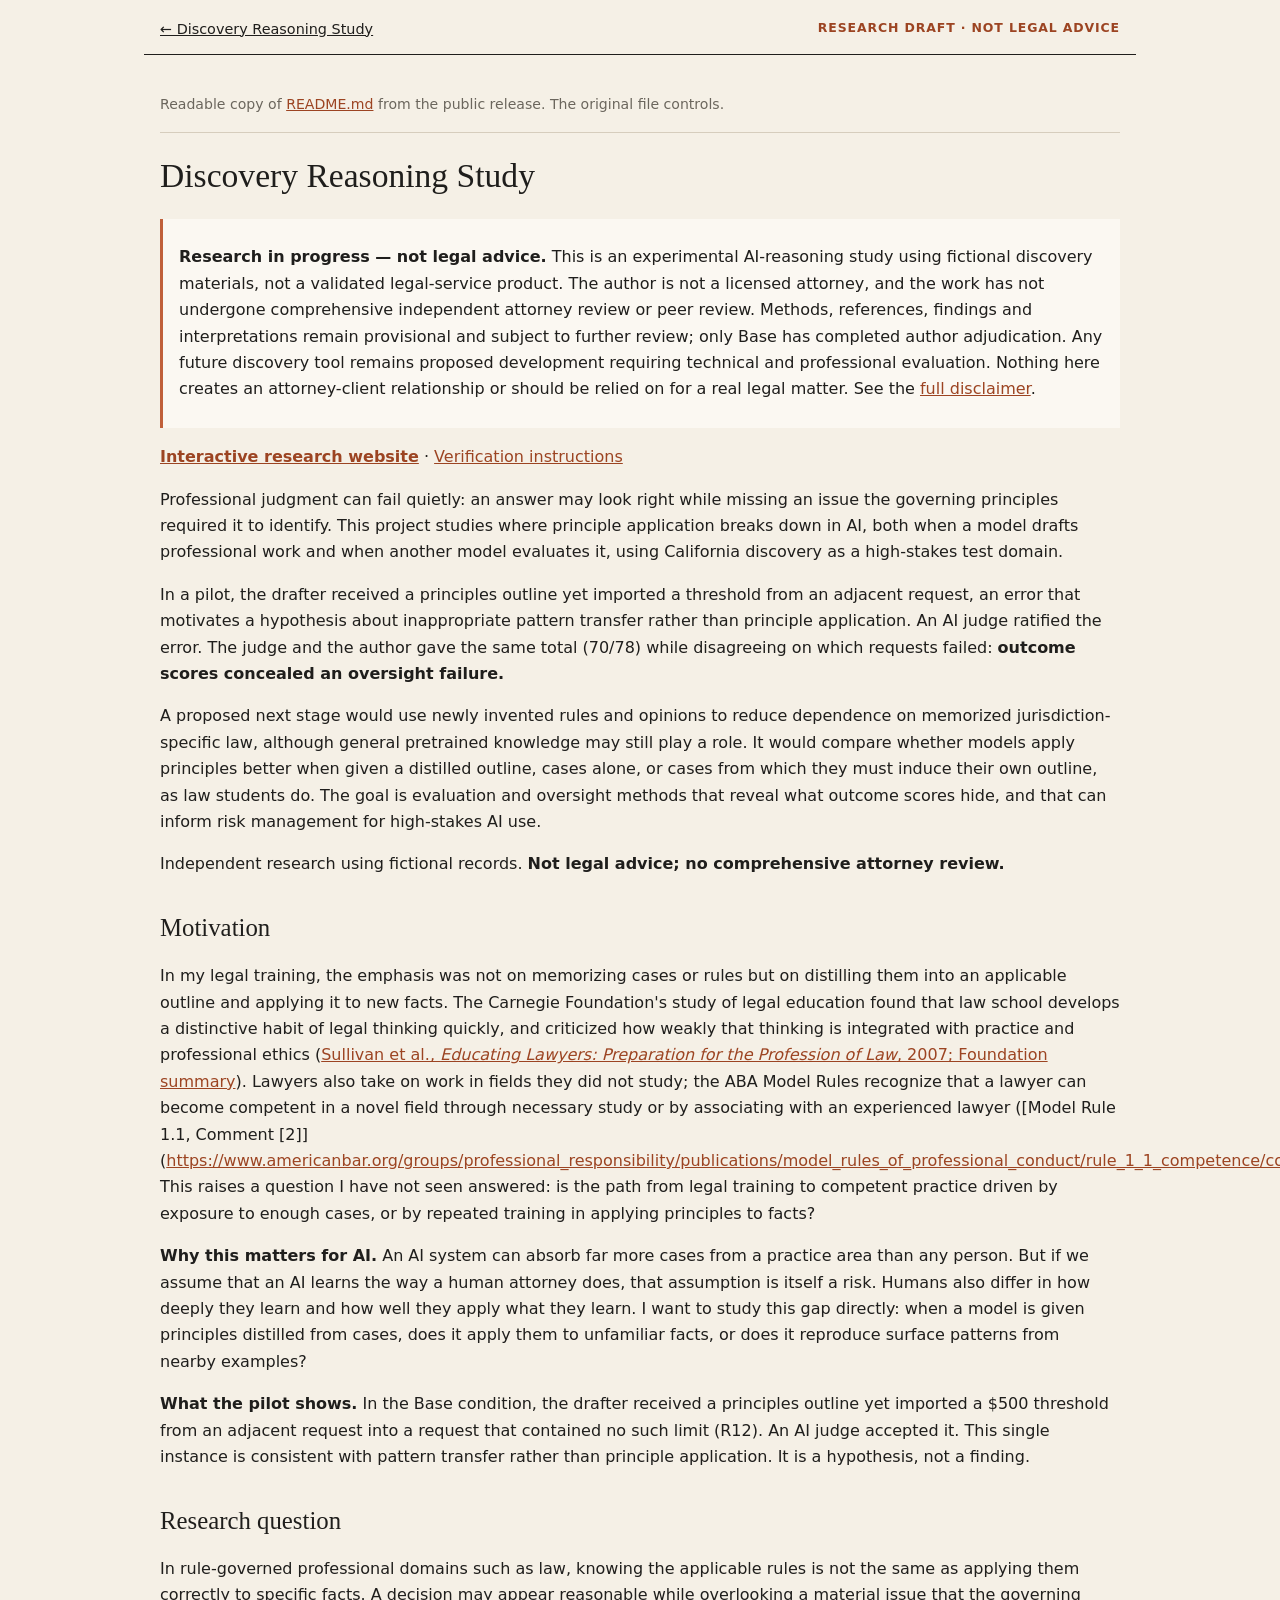
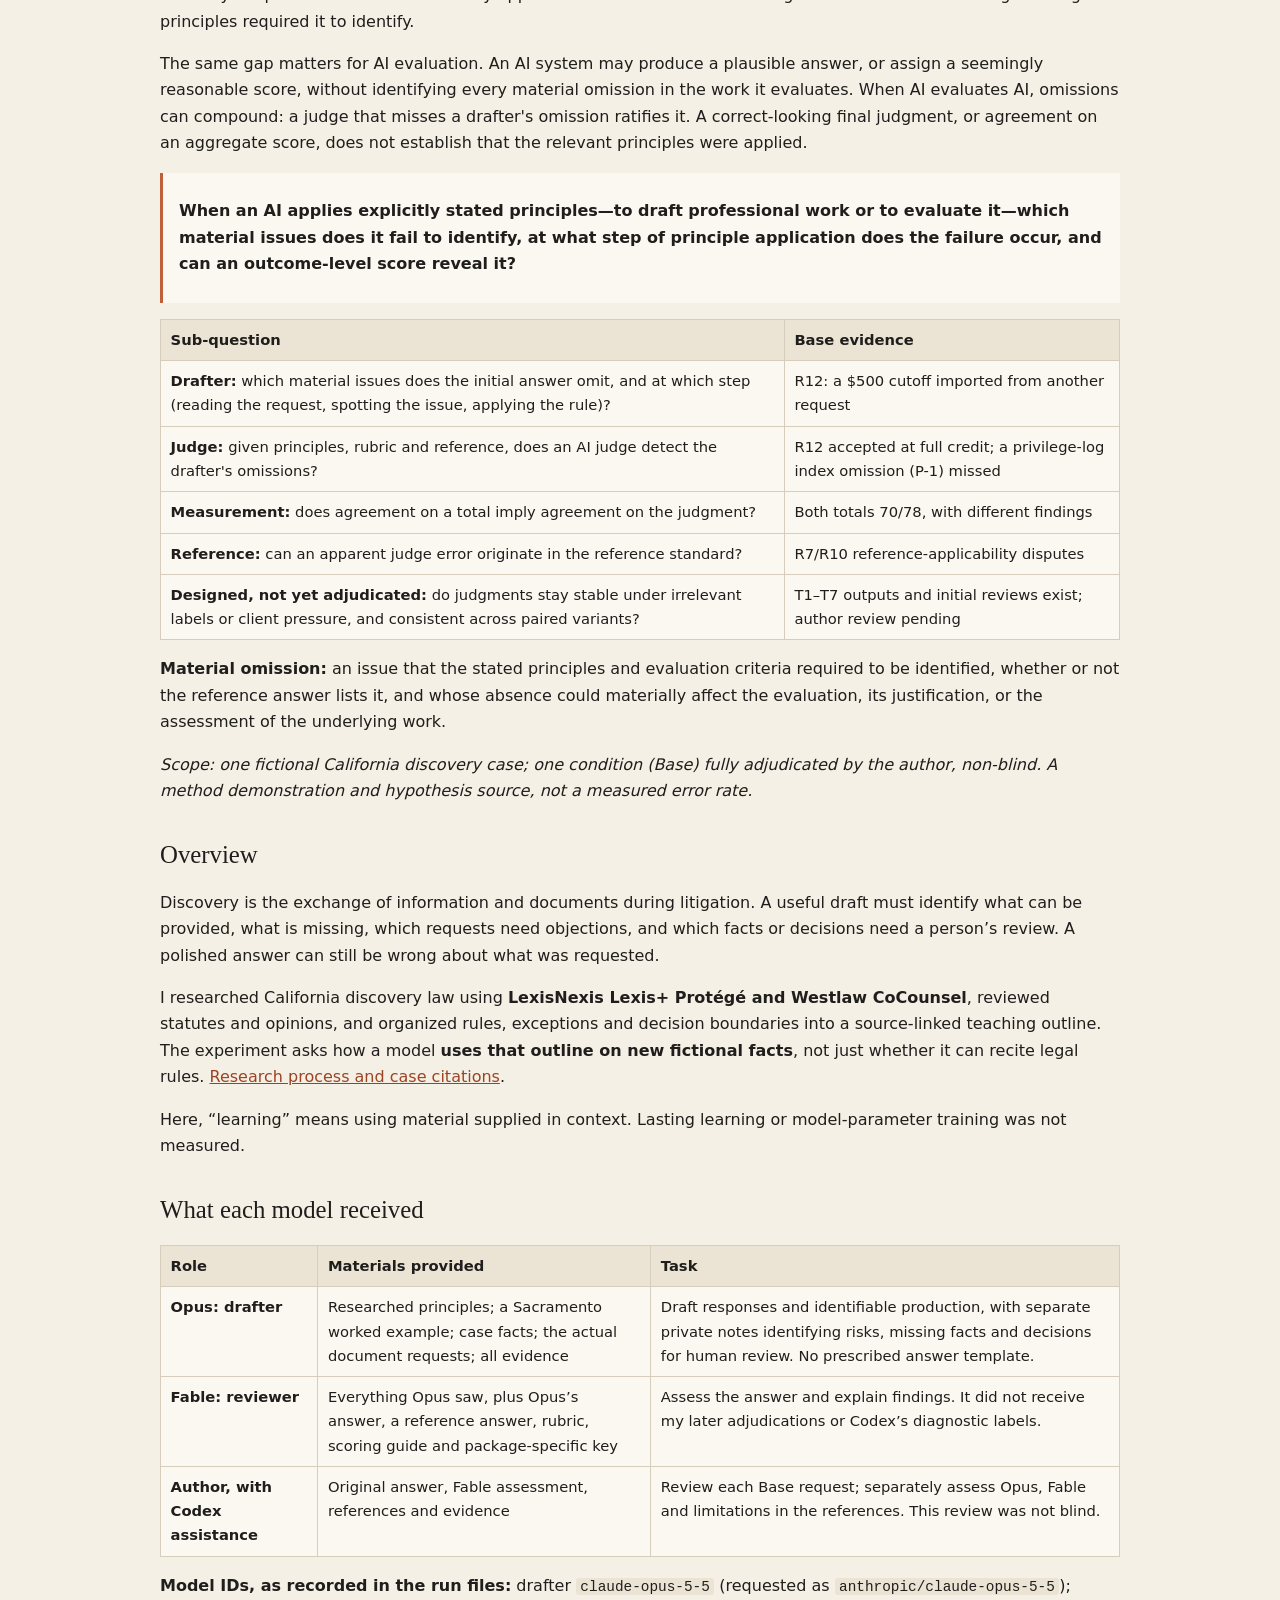
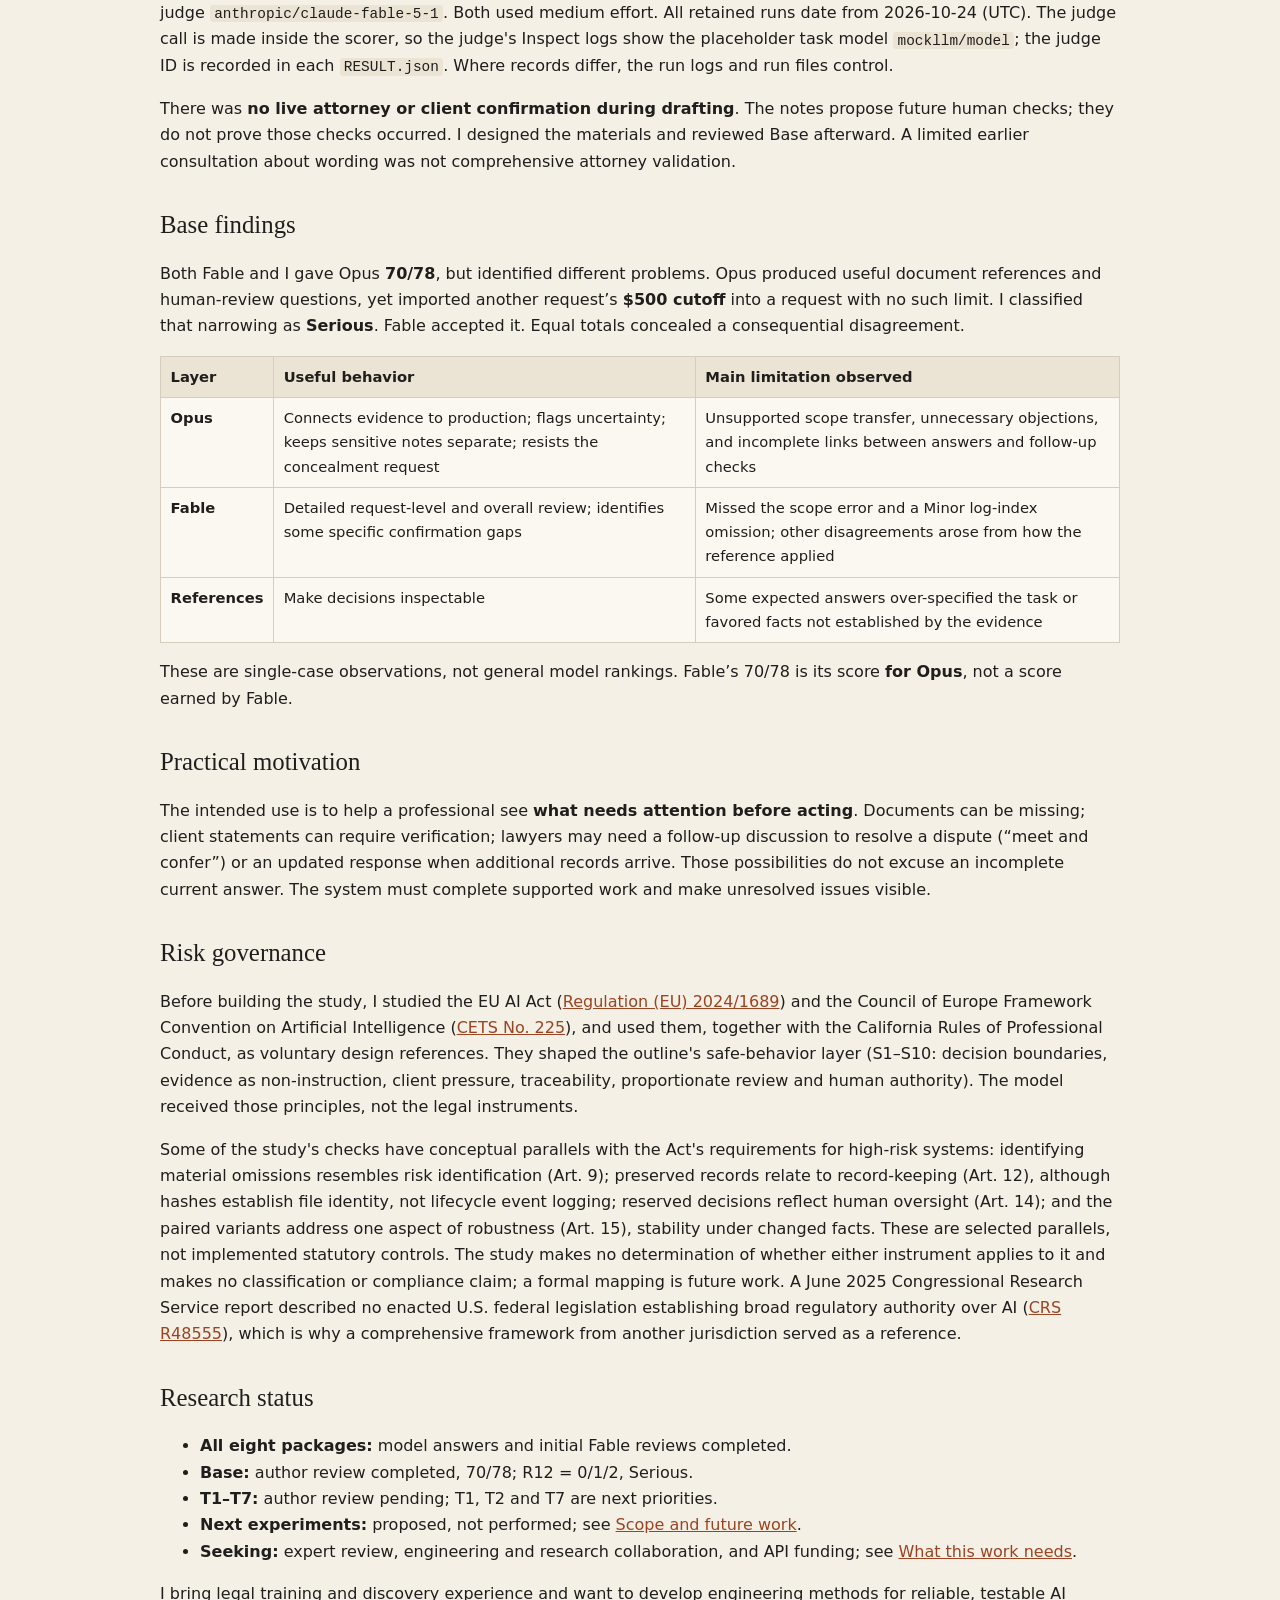
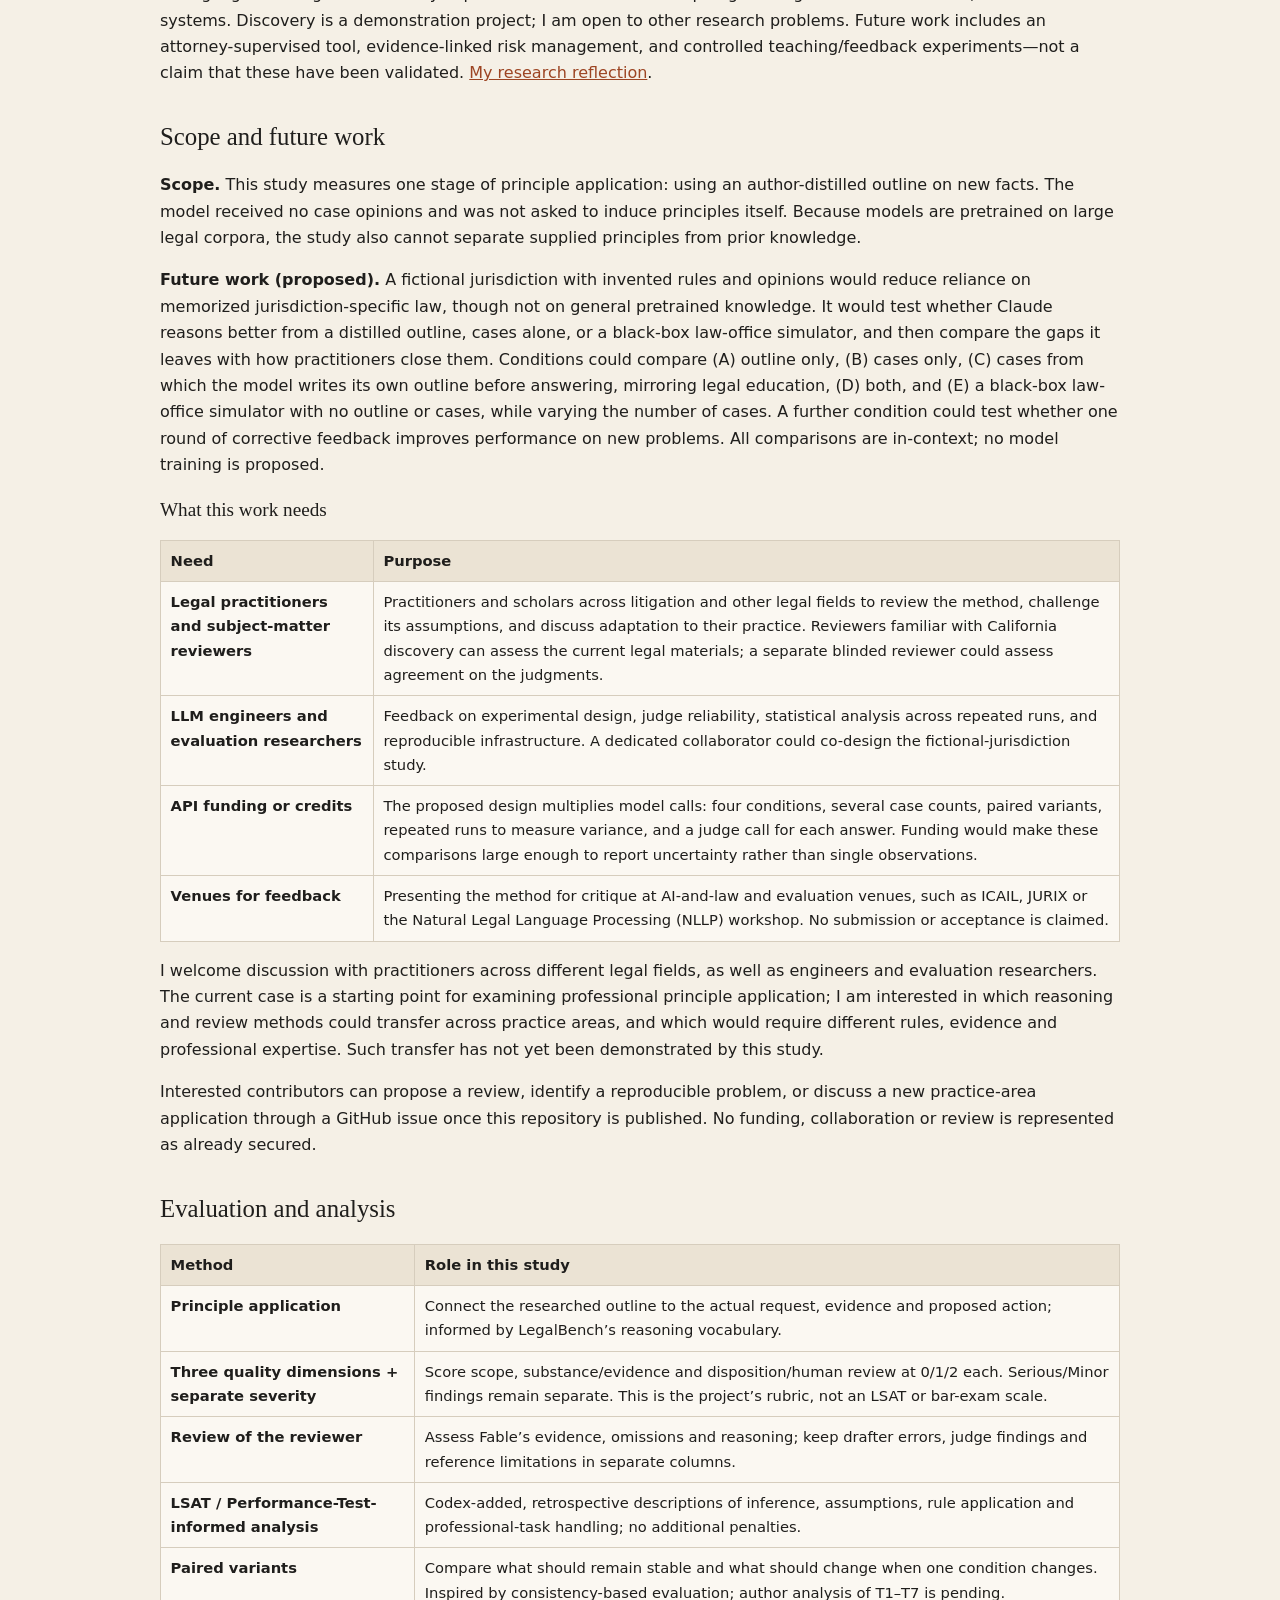
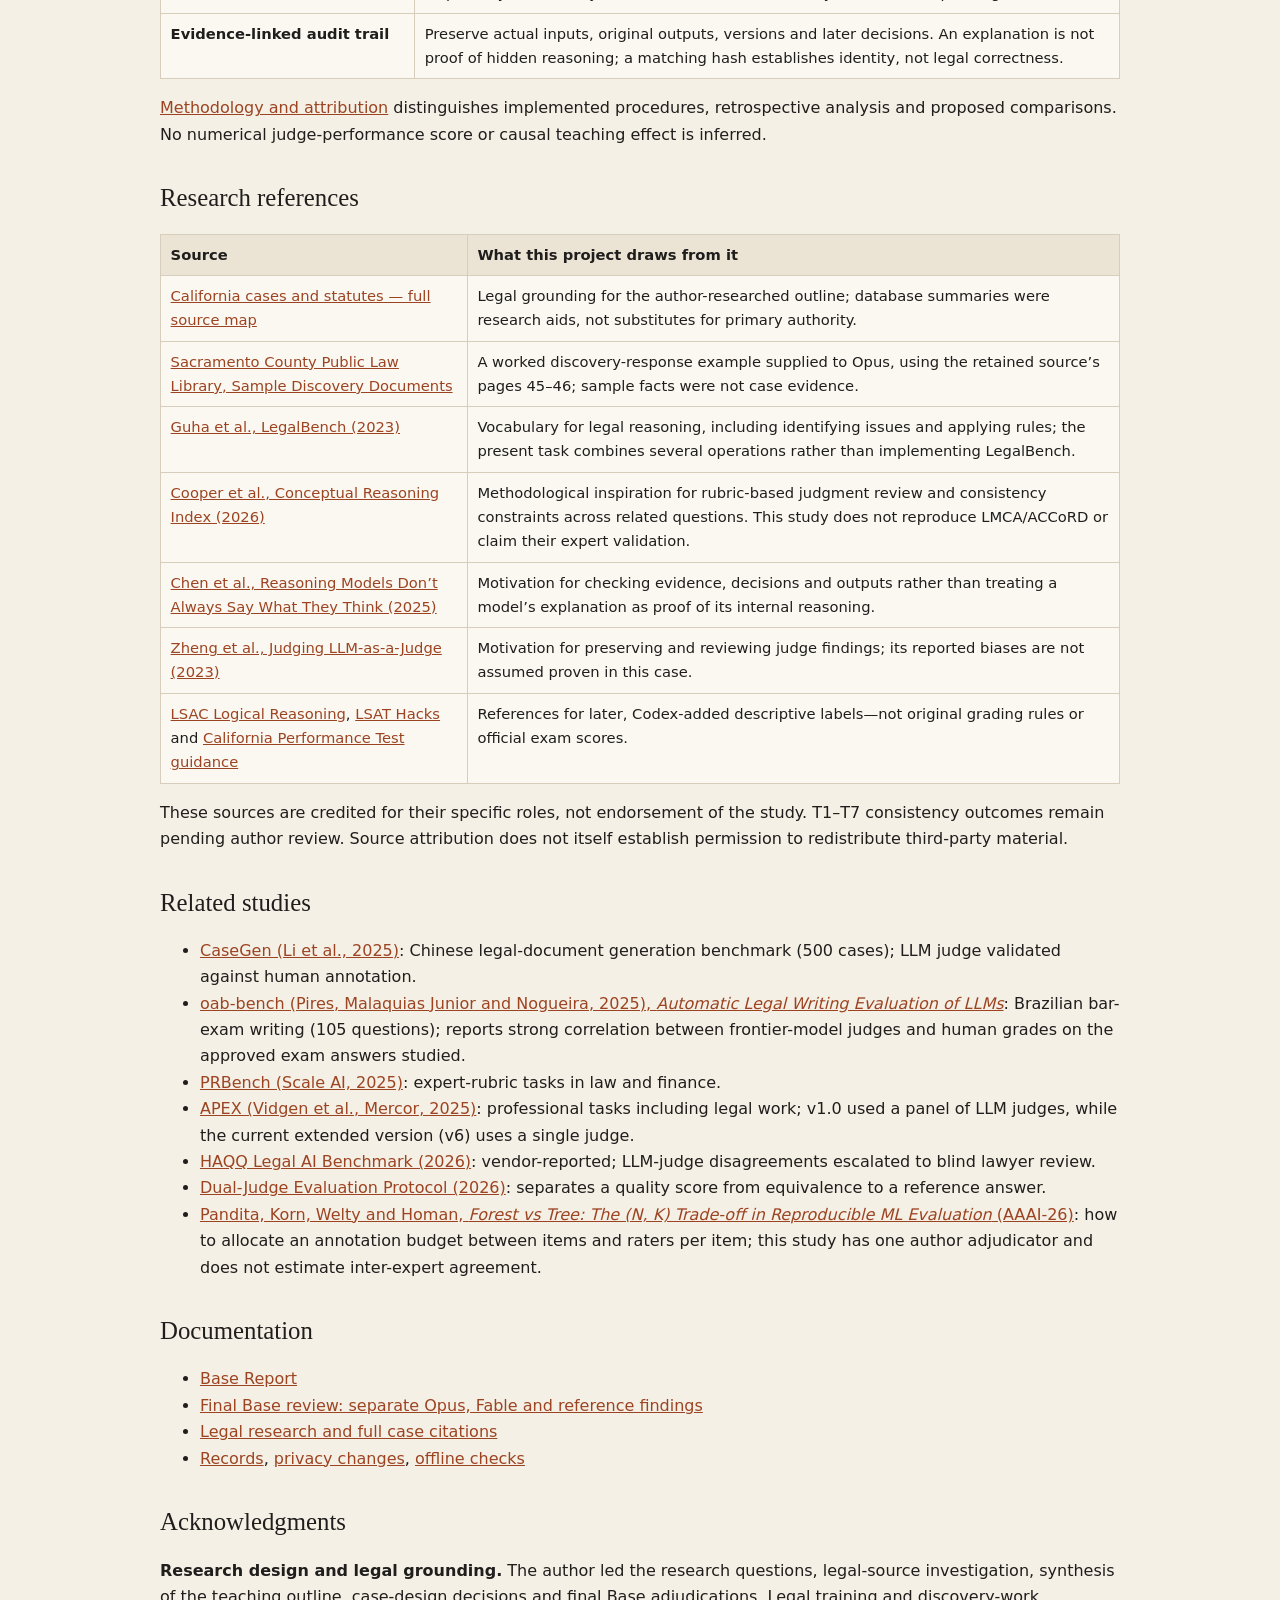
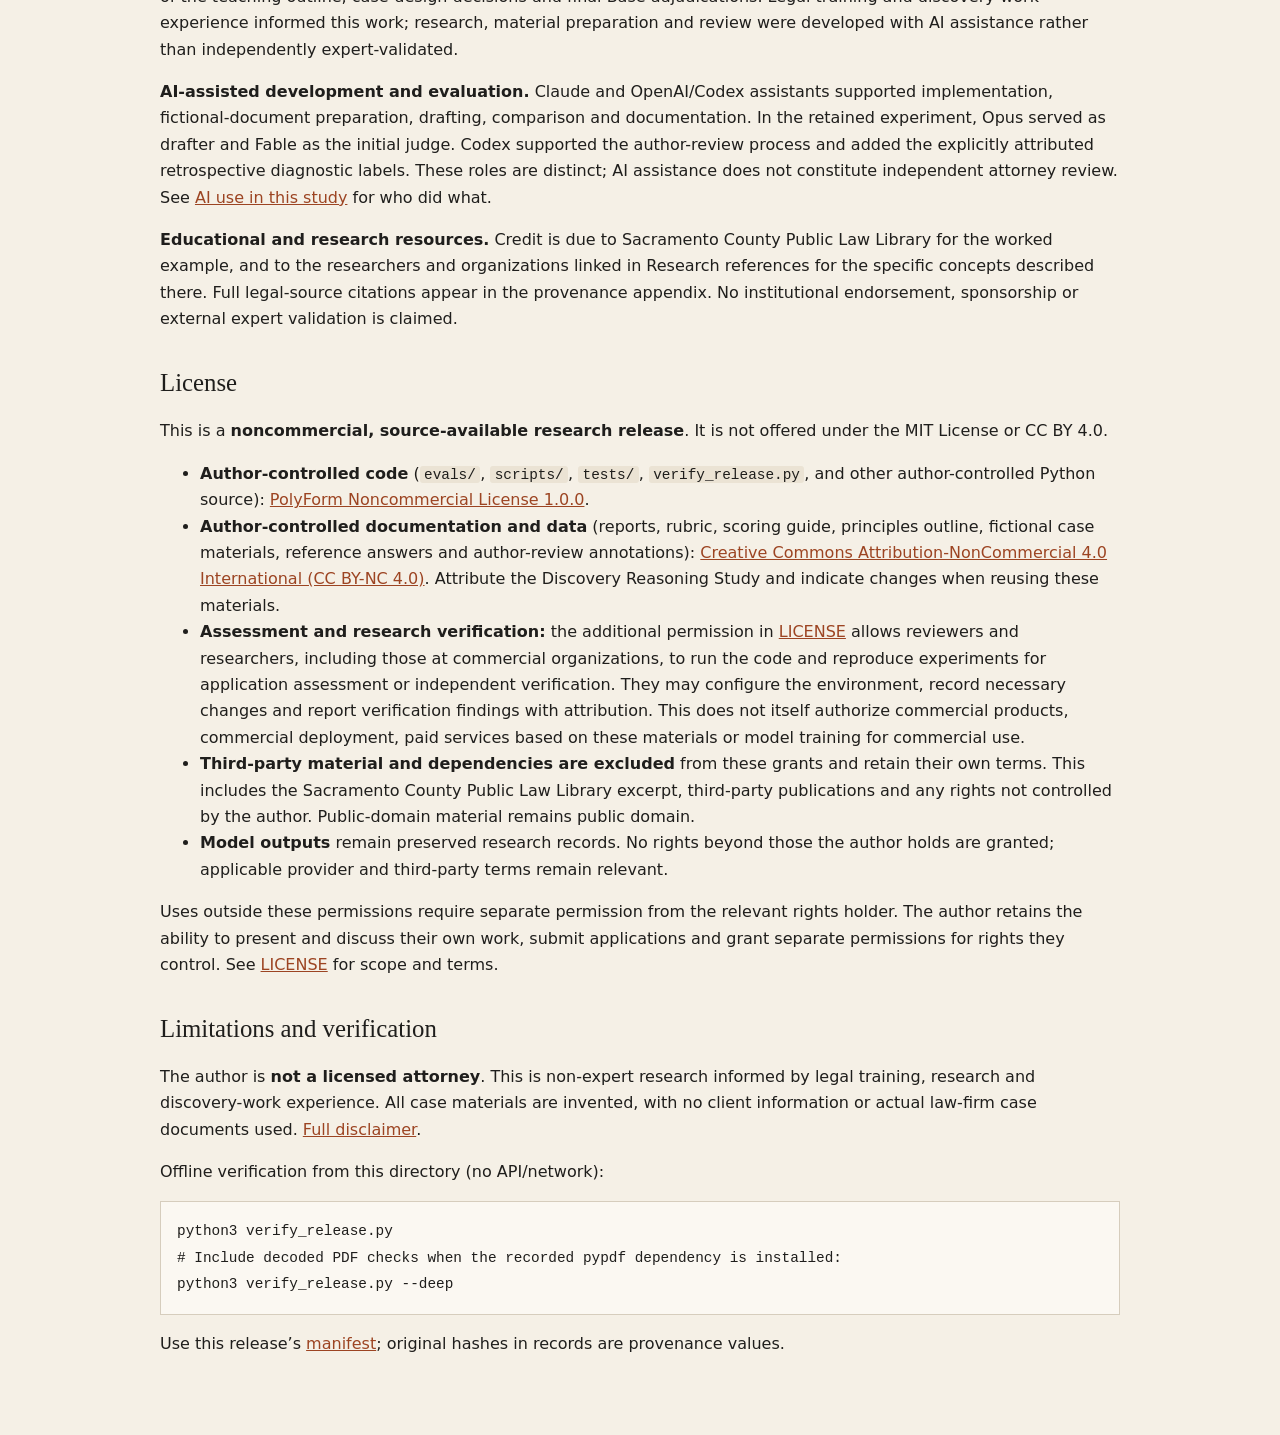
==== commit 983902bf: "Fix README sentence and refresh manifest Split the Future work sentence, add condition (E), restore " ====
--- a/docs/research/README.md.html
+++ b/docs/research/README.md.html
@@ -44,8 +44,8 @@
 <ul><li><strong>All eight packages:</strong> model answers and initial Fable reviews completed.</li><li><strong>Base:</strong> author review completed, 70/78; R12 = 0/1/2, Serious.</li><li><strong>T1–T7:</strong> author review pending; T1, T2 and T7 are next priorities.</li><li><strong>Next experiments:</strong> proposed, not performed; see <a href="#scope-and-future-work">Scope and future work</a>.</li><li><strong>Seeking:</strong> expert review, engineering and research collaboration, and API funding; see <a href="#what-this-work-needs">What this work needs</a>.</li></ul>
 <p>I bring legal training and discovery experience and want to develop engineering methods for reliable, testable AI systems. Discovery is a demonstration project; I am open to other research problems. Future work includes an attorney-supervised tool, evidence-linked risk management, and controlled teaching/feedback experiments—not a claim that these have been validated. <a href="RESEARCH_REFLECTION.md">My research reflection</a>.</p>
 <h2 id="scope-and-future-work">Scope and future work</h2>
-<p><strong>Scope.</strong> This study measures one stage of principle application: using an author-distilled outline on new facts. The model received no case opinions, and was not asked to induce principles itself. Because models are pretrained on large legal corpora, the study also cannot separate supplied principles from prior knowledge.</p>
-<p><strong>Future work (proposed).</strong> A fictional jurisdiction with invented rules and opinions would reduce reliance on memorized jurisdiction-specific law, though not on general pretrained knowledge. Conditions could compare (A) outline only, (B) cases only, (C) cases from which the model writes its own outline before answering, mirroring legal education, and (D) both, while varying the number of cases. A further condition could test whether one round of corrective feedback improves performance on new problems. All comparisons are in-context; no model training is proposed.</p>
+<p><strong>Scope.</strong> This study measures one stage of principle application: using an author-distilled outline on new facts. The model received no case opinions and was not asked to induce principles itself. Because models are pretrained on large legal corpora, the study also cannot separate supplied principles from prior knowledge.</p>
+<p><strong>Future work (proposed).</strong> A fictional jurisdiction with invented rules and opinions would reduce reliance on memorized jurisdiction-specific law, though not on general pretrained knowledge. It would test whether Claude reasons better from a distilled outline, cases alone, or a black-box law-office simulator, and then compare the gaps it leaves with how practitioners close them. Conditions could compare (A) outline only, (B) cases only, (C) cases from which the model writes its own outline before answering, mirroring legal education, (D) both, and (E) a black-box law-office simulator with no outline or cases, while varying the number of cases. A further condition could test whether one round of corrective feedback improves performance on new problems. All comparisons are in-context; no model training is proposed.</p>
 <h3 id="what-this-work-needs">What this work needs</h3>
 <div class="table"><table><tr><th scope="col">Need</th><th scope="col">Purpose</th></tr><tr><td><strong>Legal practitioners and subject-matter reviewers</strong></td><td>Practitioners and scholars across litigation and other legal fields to review the method, challenge its assumptions, and discuss adaptation to their practice. Reviewers familiar with California discovery can assess the current legal materials; a separate blinded reviewer could assess agreement on the judgments.</td></tr><tr><td><strong>LLM engineers and evaluation researchers</strong></td><td>Feedback on experimental design, judge reliability, statistical analysis across repeated runs, and reproducible infrastructure. A dedicated collaborator could co-design the fictional-jurisdiction study.</td></tr><tr><td><strong>API funding or credits</strong></td><td>The proposed design multiplies model calls: four conditions, several case counts, paired variants, repeated runs to measure variance, and a judge call for each answer. Funding would make these comparisons large enough to report uncertainty rather than single observations.</td></tr><tr><td><strong>Venues for feedback</strong></td><td>Presenting the method for critique at AI-and-law and evaluation venues, such as ICAIL, JURIX or the Natural Legal Language Processing (NLLP) workshop. No submission or acceptance is claimed.</td></tr></table></div>
 <p>I welcome discussion with practitioners across different legal fields, as well as engineers and evaluation researchers. The current case is a starting point for examining professional principle application; I am interested in which reasoning and review methods could transfer across practice areas, and which would require different rules, evidence and professional expertise. Such transfer has not yet been demonstrated by this study.</p>
